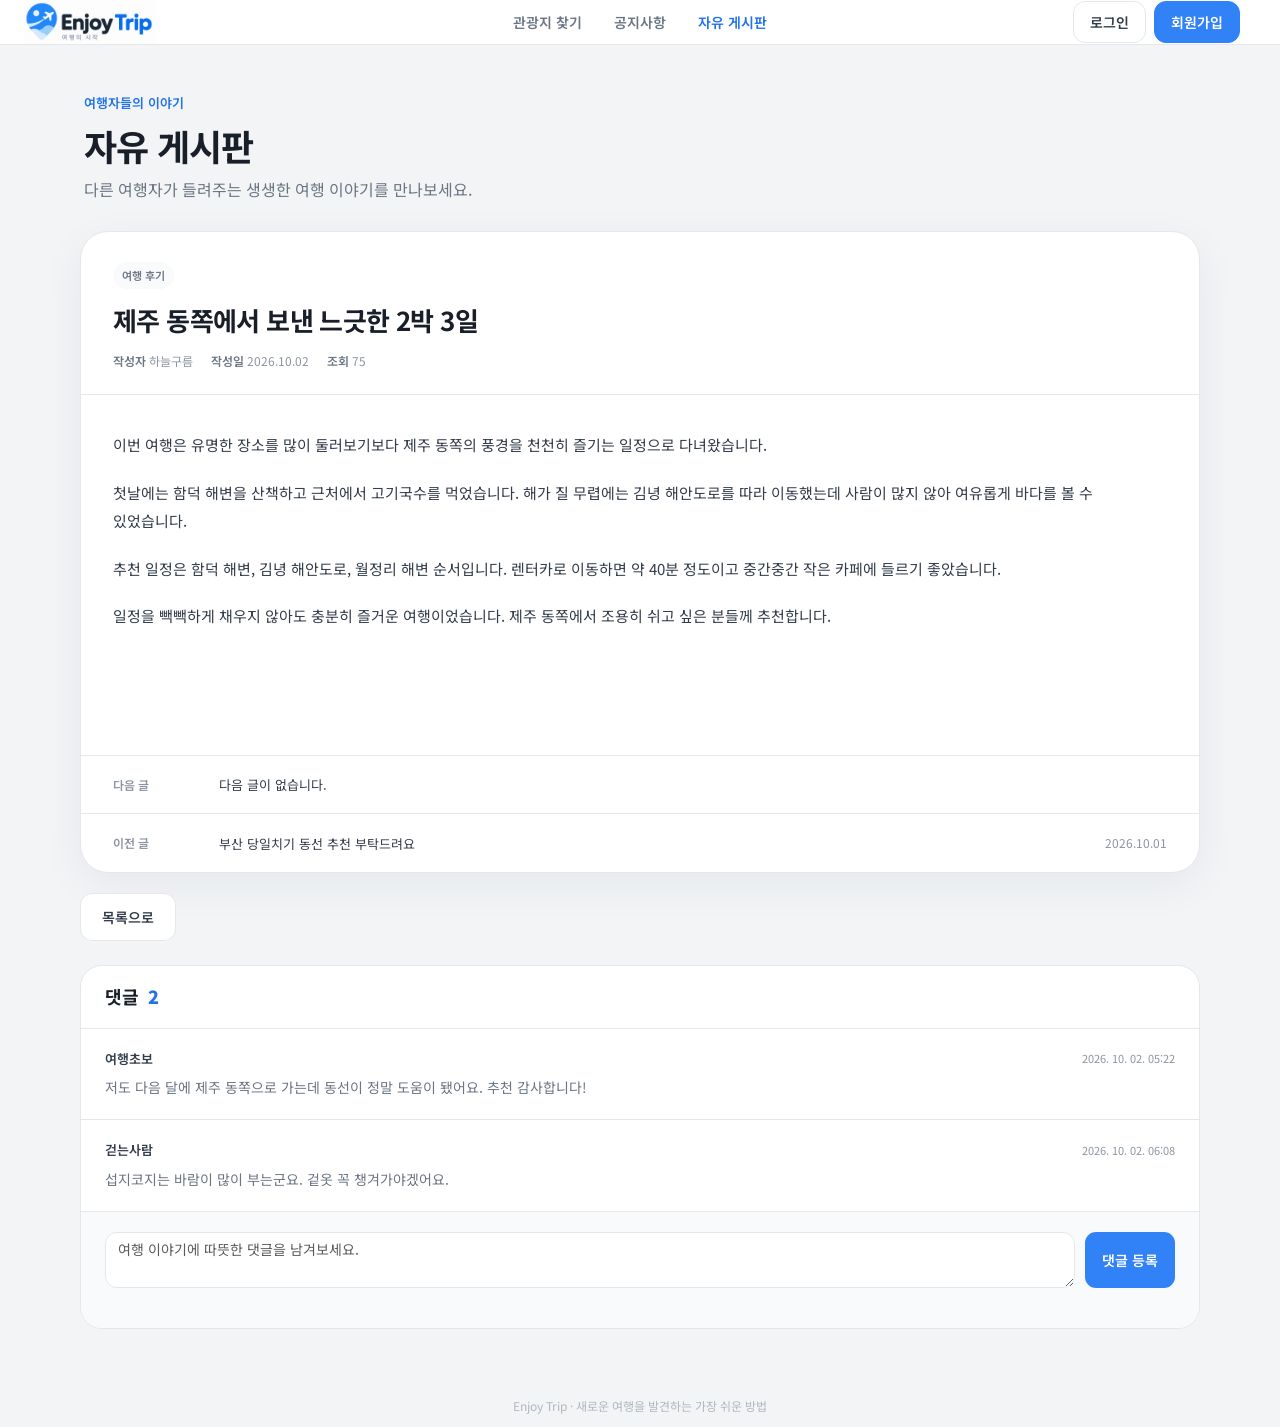
==== Frontend/pages/free-board-detail.html @ d86089e1 "init" ====
<!doctype html>
<html lang="ko">
  <head>
    <meta charset="UTF-8" />
    <meta name="viewport" content="width=device-width, initial-scale=1.0" />
    <meta name="theme-color" content="#3182f6" />
    <meta name="description" content="푸른 하늘 여행 자유 게시판의 여행 이야기 상세 내용입니다." />
    <title>푸른 하늘 여행 · 자유 게시판 상세</title>
    <link rel="preconnect" href="https://fonts.googleapis.com" />
    <link rel="preconnect" href="https://fonts.gstatic.com" crossorigin />
    <link href="https://fonts.googleapis.com/css2?family=Noto+Sans+KR:wght@400;500;600;700&display=swap" rel="stylesheet" />
    <link href="https://cdn.jsdelivr.net/npm/bootstrap@5.3.3/dist/css/bootstrap.min.css" rel="stylesheet" />
    <link rel="stylesheet" href="../css/map.css" />
    <link rel="stylesheet" href="../css/auth-modal.css" />
    <link rel="stylesheet" href="../css/board.css" />
  </head>
  <body class="free-board-page">
    <a class="visually-hidden-focusable skip-link" href="#free-board-detail">게시글 본문으로 바로가기</a>
    <div data-include="./header.html"></div>

    <main class="board-main">
      <section class="board-hero" aria-labelledby="free-board-page-title">
        <div>
          <p class="board-eyebrow">여행자들의 이야기</p>
          <h1 class="board-title" id="free-board-page-title"><a class="board-title-home-link" href="./free-board.html">자유 게시판</a></h1>
          <p class="board-description">다른 여행자가 들려주는 생생한 여행 이야기를 만나보세요.</p>
        </div>
      </section>

      <section class="board-panel board-not-found" id="free-board-not-found" hidden>
        <h2>게시글을 찾을 수 없습니다.</h2>
        <p>삭제되었거나 잘못된 주소로 접근했습니다.</p>
        <a class="board-cancel-button" href="./free-board.html">목록으로</a>
      </section>

      <article class="post-detail-panel" id="free-board-detail">
        <header class="post-detail-header">
          <div class="post-detail-labels"><span class="board-category" id="free-board-detail-category"></span></div>
          <h2 class="post-detail-title" id="free-board-detail-title"></h2>
          <p class="post-meta" id="free-board-detail-meta"></p>
        </header>

        <div class="post-detail-body" id="free-board-detail-body"></div>
        <div class="post-image-gallery" id="free-board-images" hidden></div>
        <nav class="post-detail-navigation" id="free-board-navigation" aria-label="이전 및 다음 게시글"></nav>
      </article>

      <div class="post-detail-actions" id="free-board-detail-actions">
        <a class="board-cancel-button" href="./free-board.html">목록으로</a>
        <div class="post-owner-actions" id="post-owner-actions" hidden>
          <a class="board-cancel-button" id="post-edit-button" href="./free-board-write.html">수정</a>
          <button class="board-cancel-button post-danger-button" id="post-delete-button" type="button">삭제</button>
        </div>
      </div>

      <section class="comment-panel" id="free-board-comments" aria-labelledby="comment-title">
        <header class="comment-header"><h2 id="comment-title">댓글 <strong id="comment-count">0</strong></h2></header>
        <ul class="comment-list" id="comment-list"></ul>
        <form class="comment-form" id="comment-form">
          <label class="visually-hidden" for="comment-content">댓글 내용</label>
          <textarea class="form-control" id="comment-content" name="comment" rows="2" maxlength="500" placeholder="여행 이야기에 따뜻한 댓글을 남겨보세요."></textarea>
          <button class="board-search-button comment-submit-button" type="submit">댓글 등록</button>
        </form>
        <p class="board-form-message comment-message" id="comment-message" role="alert" aria-live="polite"></p>
      </section>
    </main>

    <div data-include="./footer.html"></div>
    <script type="module">
      import { loadIncludes } from "../js/layout.js";
      import { initAuthModals } from "../js/auth/auth-modal.js";
      import { initAuthState } from "../js/auth/auth-state.js";
      import { initAuthForms } from "../js/auth/auth-form.js";
      import { initFreeBoardDetail } from "../js/board/free-board-detail.js";

      await loadIncludes();
      initAuthModals();
      initAuthState();
      initAuthForms();
      initFreeBoardDetail();
    </script>
  </body>
</html>
---- Frontend/css/map.css ----
/* Bootstrap 컴포넌트에 Enjoy Trip의 색상·타이포그래피·간격을 적용합니다. */
:root {
  color-scheme: light;
  --blue: #3182f6;
  --blue-dark: #2272eb;
  --blue-light: #e8f3ff;
  --page-background: #f2f4f6;
  --field-background: #f9fafb;
  --white: #fff;
  --text: #191f28;
  --text-medium: #333d4b;
  --text-secondary: #6b7684;
  --text-muted: #8b95a1;
  --border: #e5e8eb;

  --bs-primary: var(--blue);
  --bs-primary-rgb: 49, 130, 246;
  --bs-body-font-family: "Noto Sans KR", -apple-system, BlinkMacSystemFont, "Apple SD Gothic Neo", "Malgun Gothic", sans-serif;
  --bs-body-font-size: 14px;
  --bs-body-line-height: 1.5;
  --bs-body-color: var(--text);
  --bs-body-bg: var(--page-background);
  --bs-border-color: var(--border);
  --bs-link-color: var(--text);
  --bs-link-hover-color: var(--blue-dark);
}

body { display: flex; flex-direction: column; min-height: 100vh; min-height: 100dvh; -webkit-font-smoothing: antialiased; }
button, a, select { -webkit-tap-highlight-color: transparent; }
a { text-decoration: none; }
p, h1, h2 { margin: 0; }
/* JS의 hidden 토글이 Bootstrap의 d-flex/d-grid 유틸리티보다 우선합니다. */
[hidden] { display: none !important; }

.map-main { min-width: 0; min-height: 0; }
.icon-library { position: absolute; width: 0; height: 0; overflow: hidden; }
.icon { width: 20px; height: 20px; flex: 0 0 auto; fill: none; stroke: currentColor; stroke-width: 1.8; stroke-linecap: round; stroke-linejoin: round; }
.skip-link { position: fixed; top: 12px; left: 12px; z-index: 1050; padding: 12px 16px; border-radius: 12px; background: var(--white); color: var(--blue-dark); }
a:focus-visible, .btn:focus-visible, .btn-close:focus-visible { outline: 3px solid var(--blue); outline-offset: 4px; box-shadow: none; }

.site-header { height: 68px; background: var(--white); }
.header-inner { height: 100%; display: flex; align-items: center; justify-content: space-between; gap: 20px; border-bottom: 1px solid var(--border); }
.brand { display: inline-flex; flex: 0 0 auto; align-items: center; margin-left: 24px; }
.brand-logo-crop { position: relative; display: block; overflow: hidden; width: 132px; height: 44px; }
.brand-logo { position: absolute; width: 160px; max-width: none; height: auto; transform: translate(-15px, -29px); }
.community-nav { display: none; align-items: center; gap: 4px; margin-left: auto; margin-right: 12px; }
.community-nav-link { padding: 9px 14px; color: var(--text-secondary); font-size: 14px; font-weight: 600; white-space: nowrap; transition: color .15s; }
.community-nav-link:hover { color: var(--blue-dark); }
.map-page .nav-map,
.notice-page .nav-notice,
.free-board-page .nav-free-board { color: var(--blue-dark); }
.header-actions { display: flex; align-items: center; justify-content: flex-end; gap: 24px; min-width: 0; }
.page-tag { display: none; width: 143px; padding: 8px 16px; border-radius: 24px; color: var(--blue-dark); background: var(--blue-light); font-size: 13px; font-weight: 600; text-align: center; }
.auth-nav, .auth-guest-actions, .auth-user-menu { display: flex; align-items: center; }
.auth-guest-actions, .auth-user-menu { gap: 8px; }
.auth-nav .btn { display: inline-flex; align-items: center; justify-content: center; min-height: 42px; padding: 9px 16px; border: 1px solid transparent; border-radius: 12px; font-size: 14px; font-weight: 600; line-height: 1.5; white-space: nowrap; transition: background-color .15s, border-color .15s, color .15s, transform .15s; }
.auth-nav :is(.login-link, .logout-link, .my-page-link) { border-color: var(--border); background: var(--white); color: var(--text-medium); }
.auth-nav :is(.login-link, .logout-link, .my-page-link):hover { border-color: #b0b8c1; background: var(--field-background); color: var(--text); }
.my-page .my-page-link { border-color: var(--blue); background: var(--blue-light); color: var(--blue-dark); }
.auth-nav .signup-link { border-color: var(--blue); background: var(--blue); color: var(--white); }
.auth-nav .signup-link:hover { border-color: var(--blue-dark); background: var(--blue-dark); color: var(--white); }
.auth-nav .btn:active { transform: scale(.97); }
.user-greeting { display: flex; align-items: baseline; min-width: 0; margin: 0; color: var(--text-secondary); font-size: 14px; white-space: nowrap; }
.user-greeting strong { display: inline-block; overflow: hidden; max-width: 120px; margin-left: 4px; color: var(--blue-dark); font-weight: 700; text-overflow: ellipsis; vertical-align: bottom; }

.explorer {
  --bs-card-border-color: var(--border);
  --bs-card-bg: var(--white);
  --bs-card-cap-bg: transparent;
  min-height: 0;
  overflow: hidden;
}
.explorer-footer, #search-feedback { flex-shrink: 0; }
.explorer-body { min-height: 0; }

/* 레이아웃과 필드 열 수는 HTML의 Bootstrap row/col 클래스가 담당합니다. */
.filters { min-width: 0; padding: 22px 20px; border-bottom: 1px solid var(--border); }
.filter-group { margin: 0; }
.filter-group legend { float: none; margin-bottom: 14px; color: var(--text-medium); font-size: 15px; font-weight: 600; line-height: 20px; letter-spacing: -.3px; }
.step-number { width: 20px; height: 20px; border-radius: 50%; background: var(--blue-light); color: var(--blue); font-size: 11px; font-weight: 700; }
.region-fields { --bs-gutter-x: 12px; }
.field { min-width: 0; }
.field .form-label { display: block; margin-bottom: 5px; color: var(--text-secondary); font-size: 12px; font-weight: 500; line-height: 18px; }
.field .form-select { min-width: 0; height: 48px; padding-left: 16px; padding-right: 36px; border-radius: 12px; background-color: var(--field-background); background-position: right 14px center; color: var(--text-medium); font-size: 15px; font-weight: 500; text-overflow: ellipsis; cursor: pointer; }
.field .form-select:hover:not(:disabled) { border-color: #b0b8c1; }
.field .form-select:focus { border-color: var(--blue); box-shadow: 0 0 0 1px var(--blue); }
.field .form-select:disabled { background-color: var(--page-background); color: var(--text-muted); cursor: not-allowed; opacity: 1; }
.category-group { margin-top: 24px; }
.category-group legend { margin-bottom: 16px; }
.search-actions { --bs-gutter-x: 12px; --bs-gutter-y: 12px; margin-top: 12px; }
.search-button { --bs-btn-border-width: 0; --bs-btn-font-weight: 600; --bs-btn-disabled-opacity: .5; gap: 10px; transition: background-color .15s, transform .15s, box-shadow .15s; }
.btn-primary {
  --bs-btn-color: var(--white);
  --bs-btn-bg: var(--blue);
  --bs-btn-hover-color: var(--white);
  --bs-btn-hover-bg: var(--blue-dark);
  --bs-btn-active-color: var(--white);
  --bs-btn-active-bg: var(--blue-dark);
  --bs-btn-disabled-color: var(--white);
  --bs-btn-disabled-bg: var(--blue);
  --bs-btn-focus-shadow-rgb: var(--bs-primary-rgb);
  --bs-btn-font-size: 16px;
  --bs-btn-border-radius: 14px;
  min-height: 52px;
}
.btn-secondary {
  --bs-btn-color: var(--blue-dark);
  --bs-btn-bg: var(--blue-light);
  --bs-btn-hover-color: var(--blue-dark);
  --bs-btn-hover-bg: #d9eaff;
  --bs-btn-active-color: var(--blue-dark);
  --bs-btn-active-bg: #d9eaff;
  --bs-btn-disabled-color: var(--blue-dark);
  --bs-btn-disabled-bg: var(--blue-light);
  --bs-btn-focus-shadow-rgb: var(--bs-primary-rgb);
  --bs-btn-font-size: 14px;
  --bs-btn-border-radius: 12px;
  min-height: 44px;
}
.btn-secondary .icon { width: 18px; height: 18px; }
.search-button:active:not(:disabled) { transform: scale(.985); }
#search-feedback { --bs-alert-color: var(--text-medium); --bs-alert-bg: var(--blue-light); --bs-alert-border-color: var(--border); }

.map-region { min-width: 0; min-height: max(400px, 50dvh); background: #f0f2f5; isolation: isolate; }
#map { position: absolute; inset: 0; width: 100%; height: 100%; }
.map-marker-title { width: 240px; max-width: calc(100vw - 32px); padding: 5px; }
.map-result { top: 16px; left: 16px; z-index: 2; gap: 10px; max-width: calc(100% - 88px); min-height: 40px; padding: 10px 12px; border-radius: 12px; background: var(--white); color: var(--text-secondary); font-size: 12px; box-shadow: 0 3px 12px rgb(37 63 98 / 10%); pointer-events: none; }
.status-dot { width: 7px; height: 7px; flex: 0 0 auto; border-radius: 50%; background: var(--blue); }
.map-controls { top: 16px; right: 16px; z-index: 2; gap: 12px; }
.zoom-controls { overflow: hidden; border-radius: 12px; background: var(--white); box-shadow: 0 3px 12px rgb(37 63 98 / 10%); }
.map-control {
  --bs-btn-border-width: 0;
  --bs-btn-border-radius: 12px;
  --bs-btn-bg: var(--white);
  --bs-btn-color: #4e5968;
  --bs-btn-hover-bg: var(--blue-light);
  --bs-btn-hover-color: var(--blue-dark);
  --bs-btn-active-bg: var(--blue-light);
  --bs-btn-active-color: var(--blue-dark);
  width: 40px;
  height: 40px;
  padding: 0;
}
.zoom-controls .map-control + .map-control { border-top: 1px solid var(--page-background); }
.fit-control { box-shadow: 0 3px 12px rgb(37 63 98 / 10%); }
.map-state { inset: 0; z-index: 3; padding: 32px; background: #f0f2f5; color: var(--text-secondary); word-break: keep-all; }
.loading-spinner { --bs-spinner-width: 32px; --bs-spinner-height: 32px; --bs-spinner-border-width: 3px; --bs-spinner-animation-speed: .8s; color: var(--blue); }
.map-state.is-error .loading-spinner { display: none; }

/* Figma Detailed_information: 오른쪽에 떠 있는 상세 모달의 외형입니다. */
.tour-detail-modal.offcanvas-end {
  --bs-offcanvas-width: 291px;
  --bs-offcanvas-bg: var(--white);
  --bs-offcanvas-color: var(--text);
  top: 16px;
  right: 16px;
  bottom: 16px;
  width: min(var(--bs-offcanvas-width), calc(100% - 32px));
  max-height: 922px;
  border: 1px solid var(--border);
  border-radius: 20px;
  box-shadow: 0 8px 32px rgb(25 45 76 / 16%);
  overflow: hidden;
}
.tour-detail-close {
  --bs-btn-border-width: 0;
  --bs-btn-bg: var(--white);
  --bs-btn-hover-bg: var(--blue-light);
  --bs-btn-active-bg: var(--blue-light);
  position: absolute;
  top: 12px;
  right: 12px;
  z-index: 1;
  width: 32px;
  height: 32px;
  padding: 0;
  border-radius: 50%;
}
.tour-detail-content { padding: 0; overscroll-behavior: contain; scrollbar-width: thin; }
.tour-detail-image { display: block; width: 100%; height: 196px; object-fit: cover; background: var(--field-background); }
.tour-detail-image.is-placeholder { object-fit: contain; }
.tour-detail-inner { gap: 20px; padding: 20px; overflow-wrap: anywhere; }
.tour-detail-heading h2 { color: var(--text); font-size: 24px; font-weight: 700; line-height: 34px; }
.tour-detail-heading p { margin-top: 8px; }
.tour-detail-text { color: var(--text-secondary); font-size: 13px; line-height: 22px; white-space: pre-line; }
.tour-detail-divider { margin: 0; border-color: var(--border); opacity: 1; }
.tour-detail-section-title { margin: 0 0 8px; color: var(--text); font-size: 15px; font-weight: 700; line-height: 22px; }
.tour-detail-rows { display: grid; grid-template-columns: 50px minmax(0, 1fr); gap: 16px 12px; }
.tour-detail-rows dt { color: var(--text-secondary); font-size: 12px; font-weight: 500; line-height: 20px; }
.tour-detail-rows dd { margin: 0; color: var(--text-medium); font-size: 13px; line-height: 22px; white-space: pre-line; }
.tour-detail-rows a { color: var(--blue-dark); text-decoration: underline; text-underline-offset: 3px; }
.tour-detail-extra-title { margin: 0 0 6px; color: var(--text-medium); font-size: 13px; font-weight: 600; line-height: 22px; }
.tour-detail-status { padding: 12px; border-radius: 12px; background: var(--field-background); color: var(--text-secondary); font-size: 12px; line-height: 20px; }
.tour-detail-status .spinner-border { color: var(--blue); }
.tour-detail-status .btn { min-height: 36px; font-size: 12px; }
.tour-detail-weather { padding: 16px; border: 1px solid #d9eaff; border-radius: 16px; background: linear-gradient(145deg, #f7fbff, var(--blue-light)); }
#tour-weather-title { font-size: 14px; }
.tour-weather-heading { display: flex; align-items: center; justify-content: space-between; gap: 10px; margin-bottom: 12px; }
.tour-weather-heading .tour-detail-section-title { margin: 0; }
.tour-weather-time { flex: 0 0 auto; color: var(--text-muted); font-size: 10px; }
.tour-weather-status { padding: 10px 0; color: var(--text-secondary); font-size: 12px; line-height: 19px; }
.tour-weather-summary { display: flex; align-items: center; gap: 12px; }
.tour-weather-icon { display: grid; place-items: center; width: 48px; height: 48px; border-radius: 15px; background: var(--white); font-size: 24px; box-shadow: 0 3px 12px rgb(37 63 98 / 8%); }
.tour-weather-summary strong { color: var(--text); font-size: 27px; line-height: 1; }
.tour-weather-summary p { margin-top: 5px; color: var(--text-secondary); font-size: 12px; font-weight: 600; }
.tour-weather-metrics { display: grid; grid-template-columns: 1fr 1fr; gap: 8px; margin: 14px 0 0; }
.tour-weather-metrics > div { min-width: 0; padding: 10px; border-radius: 11px; background: rgb(255 255 255 / 72%); }
.tour-weather-metrics > div:last-child { grid-column: 1 / -1; }
.tour-weather-metrics dt { color: var(--text-muted); font-size: 10px; font-weight: 500; }
.tour-weather-metrics dd { overflow: hidden; margin: 3px 0 0; color: var(--text-medium); font-size: 12px; font-weight: 700; text-overflow: ellipsis; white-space: nowrap; }
.tour-weather-source { margin: 10px 0 0; color: var(--text-muted); font-size: 9px; text-align: right; }
.tour-detail-photos { overflow-x: auto; padding: 4px; margin: -4px; }
.tour-detail-photo { flex: 0 0 72px; padding: 0; border: 2px solid transparent; border-radius: 10px; overflow: hidden; }
.tour-detail-photo[aria-pressed="true"] { border-color: var(--blue); }
.tour-detail-photo img { display: block; width: 68px; height: 56px; object-fit: cover; background: var(--field-background); }
.tour-detail-photo img.is-placeholder { object-fit: contain; }
.tour-detail-credit { color: var(--text-muted); font-size: 11px; line-height: 18px; }
.tour-detail-actions { gap: 12px; padding: 16px 20px 20px; background: var(--white); }
.tour-detail-add-route {
  --bs-btn-border-width: 0;
  --bs-btn-border-radius: 12px;
  --bs-btn-font-size: 14px;
  --bs-btn-font-weight: 700;
  --bs-btn-line-height: 22px;
  gap: 8px;
  height: 48px;
  min-height: 48px;
  padding: 0;
}

.explorer-footer { min-height: 55px; padding: 16px 20px; border-top: 1px solid var(--border); background: var(--white); }
#page-footer .explorer-footer { padding-right: 72px; }
.footer-close { width: 20px; height: 20px; margin: 5px 10px; padding: 12px; border-radius: 8px; }
.footer-close:hover { background-color: var(--blue-light); }
.map-hint { gap: 10px; color: var(--text-secondary); font-size: 12px; word-break: keep-all; }
.map-hint .icon { width: 16px; height: 16px; margin-top: 2px; color: var(--text-muted); }
.resource-links { flex-shrink: 0; font-size: 12px; }
.resource-links a { color: var(--text-muted); }
.resource-links a:hover { color: var(--blue-dark); }
.site-footer { flex-shrink: 0; padding: 12px 16px; color: #b0b8c1; font-size: 11px; text-align: center; }
.noscript-message { margin-top: 20px; color: var(--text-secondary); }

/* Bootstrap의 sm(576), lg(992), xl(1200) 구간과 맞춰 테마 크기만 조정합니다. */
@media (min-width: 576px) {
  .site-header { height: 76px; }
  .header-actions { margin-right: 20px; }
  .brand { gap: 14px; }
  .brand-mark { width: 38px; height: 38px; border-radius: 12px; }
  .brand-name { font-size: 25px; }
  .page-tag { --bs-badge-font-size: 13px; width: 143px; padding: 8px 16px; }
  .explorer-footer { padding-inline: 24px; }
  .filters { padding: 24px; }
  .region-fields { --bs-gutter-x: 16px; }
  .category-group { margin-top: 27px; }
  .map-region { min-height: max(480px, 50dvh); }
  .map-result { top: 24px; left: 24px; max-width: calc(100% - 104px); padding: 10px 16px; font-size: 13px; }
  .map-controls { top: 24px; right: 24px; }
  .map-hint .icon { margin-top: 0; }
  .site-footer { padding-inline: 24px; font-size: 12px; }
}


@media (min-width: 576px) and (max-width: 991.98px) {
  .btn-secondary { --bs-btn-border-radius: 14px; min-height: 52px; }
}

@media (max-width: 767.98px) {
  .site-header { height: auto; }
  .header-inner { flex-wrap: wrap; min-height: 68px; row-gap: 0; }
  .community-nav { order: 3; display: flex; justify-content: center; width: 100%; margin: 0; padding: 5px 0 7px; border-top: 1px solid var(--border); }
  .community-nav-link { padding: 7px 10px; font-size: 12px; }
  .header-actions { margin-right: 0; }
  .user-greeting { display: none; }
}

@media (min-width: 768px) {
  .community-nav { display: flex; }
}

@media (min-width: 992px) {
  /* 데스크톱에서는 헤더·푸터를 제외한 화면을 지도와 검색 패널로 채웁니다. */
  body { height: 100vh; height: 100dvh; }
  .header-actions { margin-right: 40px; }
  .explorer-body { flex-basis: 0; flex-wrap: nowrap; overflow: hidden; }
  .filters { display: flex; flex-direction: column; width: 320px; height: 100%; overflow: hidden; padding-block: 23px 21px; border-bottom: 0; border-right: 1px solid var(--border); }
  .filter-fields { flex: 1 1 auto; min-height: 0; overflow-y: auto; }
  .search-actions, #nearby-help { flex-shrink: 0; }
  .map-region { min-height: 0; }
  .tour-detail-modal.offcanvas-end { top: min(133px, 15dvh); right: 22px; bottom: 24px; }
}

@media (min-width: 1200px) {
  .header-inner { position: relative; }
  .community-nav { position: absolute; left: 50%; margin: 0; transform: translateX(-50%); }
  .page-tag { display: inline-block; }
  .filters { width: 352px; padding-inline: 27px; }
  .explorer-footer { padding-inline: 27px; }

}

@media (max-width: 380px) {
  .page-width { width: calc(100% - 24px); }
  .brand { margin-left: 4px; }
  .brand-logo-crop { width: 118px; height: 40px; }
  .brand-logo { width: 145px; transform: translate(-13px, -26px); }
  .auth-nav .btn { padding-inline: 9px; font-size: 12px; }
  .user-greeting { display: none; }
}

@media (prefers-reduced-motion: reduce) {
  *, *::before, *::after { animation-duration: .01ms !important; transition-duration: .01ms !important; }
}

/* 메뉴를 숨겨도 토글 버튼은 남아 있고, 기존 지도 ResizeObserver가 크기를 갱신합니다. */
.map-page .explorer-body { position: relative; padding-top: 52px; }
.sidebar-panel { flex: 0 0 auto; min-width: 0; }
.sidebar-toggle { position: absolute; top: 8px; left: 16px; z-index: 10; width: auto; min-height: 36px; gap: 4px; padding: 6px 10px; border: 1px solid var(--border); border-radius: 10px; background: var(--white); color: var(--text-secondary); font-size: 12px; font-weight: 600; }
.sidebar-toggle:hover, .sidebar-toggle:focus-visible { border-color: var(--blue); background: var(--blue-light); color: var(--blue-dark); }
.sidebar-toggle .icon { width: 18px; height: 18px; }
.sidebar-toggle[aria-expanded="false"] .icon { transform: rotate(180deg); }

@media (max-width: 991.98px) {
  .sidebar-panel.collapsing { transition: none; }
}

@media (min-width: 992px) {
  .map-page .explorer-body { --sidebar-width: 320px; padding-top: 0; }
  .sidebar-panel { width: var(--sidebar-width); height: 100%; }
  .sidebar-panel.collapse-horizontal.collapsing { height: 100%; }
  .sidebar-panel > .filters { width: var(--sidebar-width); }
  .sidebar-toggle { top: 88px; left: var(--sidebar-width); width: 32px; height: 56px; padding: 0; border-radius: 0 12px 12px 0; box-shadow: 3px 2px 8px rgb(25 31 40 / 8%); transition: left .35s ease; }
  .is-sidebar-collapsed .sidebar-toggle { left: 0; }
  .sidebar-toggle-label { display: none; }
}

@media (min-width: 1200px) {
  .map-page .explorer-body { --sidebar-width: 352px; }
}

/* 사이드바 세로 탭 스타일 */
.filters .sidebar-tabs {
  width: 64px;
  background-color: #f8f9fa;
  border-right: 1px solid var(--border, #e5e8eb);
  flex-shrink: 0;
}

.filters .sidebar-tabs .nav-link {
  color: var(--text-secondary, #6b7684);
  font-size: 12px;
  font-weight: 500;
  transition: all 0.2s ease;
  border-left: 3px solid transparent !important;
}

.filters .sidebar-tabs .nav-link:hover {
  color: var(--blue, #3182f6);
  background-color: #e8f3ff;
}

.filters .sidebar-tabs .nav-link.active {
  color: var(--blue, #3182f6);
  background-color: #ffffff;
  border-left-color: var(--blue, #3182f6) !important;
  font-weight: 700;
}

.filters .sidebar-tabs .tab-label {
  line-height: 1.2;
}

/* 탭 내부 스크롤 처리 */
.filters .tab-content {
  min-width: 0;
  overflow-y: auto;
  max-height: 100%;
}

.plan-create-card { border: 1px dashed var(--blue); border-radius: 16px; background: var(--blue-light); color: var(--blue-dark); font-size: 14px; }
.plan-create-card:hover, .plan-create-card:focus-visible { border-color: var(--blue-dark); background: #d9eaff; color: var(--blue-dark); }
.plan-create-icon { width: 36px; height: 36px; border-radius: 50%; background: var(--white); }
.plan-card-title { min-width: 0; }
.plan-create-form .form-control { min-width: 0; min-height: 48px; border-radius: 12px; background-color: var(--field-background); color: var(--text-medium); font-size: 14px; }
.plan-create-form .form-control:focus { border-color: var(--blue); background-color: var(--white); box-shadow: 0 0 0 1px var(--blue); }
.tour-plan-picker .form-select { min-height: 40px; border-radius: 10px; background-color: var(--field-background); font-size: 13px; }
.tour-plan-picker .btn { min-height: 40px; --bs-btn-border-radius: 10px; --bs-btn-font-size: 13px; }

/* Figma 02 · 검색 결과 목록 */
.filters .sidebar-tabs .nav-link { min-height: 76px; }
#tab-results-btn .tab-label { white-space: nowrap; font-weight: 500; }
.search-results-tab-icon { flex: 0 0 auto; }
#tab-results-btn:not(.active) .search-results-tab-icon { filter: grayscale(1); opacity: .7; }
.search-results-panel { gap: 16px; }
.search-results-title { color: var(--text); font-size: 20px; font-weight: 700; line-height: 34px; }
.search-results-summary { color: var(--text-secondary); font-size: 13px; line-height: 20px; }
.search-results-filters { max-width: 100%; padding: 8px; border-radius: 8px; background: var(--blue-light); color: var(--blue); font-size: 12px; font-weight: 500; line-height: 20px; overflow-wrap: anywhere; }
.search-results-divider { margin: 0; border-color: var(--border); opacity: 1; }
.search-results-sort { margin-bottom: -8px; }
.search-results-sort .btn { flex-basis: 0; min-width: 0; min-height: 32px; padding: 6px 0; border: 0; border-radius: 12px; color: var(--text-secondary); font-size: 12px; font-weight: 500; line-height: 20px; }
.search-results-sort .btn:hover, .search-results-sort .btn[aria-pressed="true"] { background: var(--blue-light); color: var(--blue); }
.search-results-sort .btn[aria-pressed="true"] { font-weight: 700; }
.search-results-list { border-radius: 0; }
.search-result-item { position: relative; height: 72px; padding: 12px; border: 0; border-radius: 0; background: var(--white); color: var(--text); }
.search-result-item::after { position: absolute; right: 12px; bottom: 0; left: 12px; height: 1px; background: var(--border); content: ""; }
.search-result-item:hover { background: var(--field-background); }
.search-result-item.is-selected, .search-result-item:active { background: var(--blue-light); }
.search-result-item.is-selected .search-result-name { color: var(--blue); }
.search-result-item:focus-visible { z-index: 1; outline-offset: -3px; }
.search-result-text { min-width: 0; gap: 4px; }
.search-result-name { color: var(--text); font-size: 14px; font-weight: 700; line-height: 22px; }
.search-result-address { color: var(--text-secondary); font-size: 12px; font-weight: 400; line-height: 20px; }
.search-results-hint { color: var(--text-muted); font-size: 12px; line-height: 20px; }
.search-results-empty { padding: 20px 12px; border-radius: 12px; background: var(--field-background); color: var(--text-secondary); font-size: 13px; line-height: 22px; word-break: keep-all; overflow-wrap: anywhere; }
@media (max-width: 991.98px) {
  .search-results-list { max-height: min(360px, 45dvh); overflow-y: auto; overscroll-behavior: contain; }
}

/* 여행 경로: 피그마 08 화면의 방문 목록과 순서 변경 상태 */
#plan-depth-detail { display: flex; flex-direction: column; gap: 16px; }
.plan-detail-heading { gap: 16px; min-width: 0; }
.plan-back { min-height: 32px; padding: 3px 10px; border-color: var(--border); border-radius: 12px; color: var(--text-secondary); font-size: 16px; font-weight: 700; }
.plan-detail-title { color: var(--text); font-size: 17px; font-weight: 700; line-height: 34px; }
.plan-detail-meta { color: var(--text-secondary); font-size: 12px; line-height: 20px; }
.plan-route-info { gap: 6px; padding: 12px; border: 1px solid var(--border); border-radius: 8px; background: var(--field-background); }
.plan-route-label { color: var(--text-secondary); font-size: 12px; font-weight: 700; line-height: 20px; }
.plan-route-badge { padding: 8px; border-radius: 8px; background: var(--blue-light); color: var(--blue); font-size: 12px; font-weight: 500; line-height: 20px; }
.plan-visits-title { margin: 0; color: var(--text-secondary); font-size: 13px; font-weight: 700; line-height: 20px; }
.plan-optimize-button { min-height: 44px; margin-bottom: -8px; padding: 11px 8px; border: 0; border-radius: 12px; background: var(--blue-light); color: var(--blue); font-size: 14px; font-weight: 700; line-height: 22px; }
.plan-optimize-button:hover, .plan-optimize-button:focus-visible { background: var(--blue-light); color: var(--blue-dark); }
#detail-place-list { position: relative; }
.itinerary-place { position: relative; min-height: 56px; padding: 11px; border: 1px solid var(--border); border-radius: 12px; background: var(--white); gap: 8px; }
.itinerary-drag { display: inline-flex; align-items: center; justify-content: center; flex: 0 0 24px; width: 24px; height: 32px; padding: 0; border: 0; border-radius: 6px; cursor: grab; touch-action: none; user-select: none; }
.itinerary-grip-slot { display: inline-flex; align-items: center; justify-content: center; width: 16px; height: 20px; }
.itinerary-drag:disabled { cursor: default; opacity: .35; }
.itinerary-number { display: inline-flex; align-items: center; justify-content: center; flex: 0 0 24px; height: 24px; border-radius: 12px; background: var(--blue); color: var(--white); font-size: 11px; font-weight: 700; line-height: 20px; }
.itinerary-place-text { min-width: 0; }
.itinerary-place-name { font-size: 13px; font-weight: 700; line-height: 20px; color: var(--text); }
.itinerary-visit-time { font-size: 11px; color: var(--text-secondary); }
.itinerary-lock { flex: 0 0 24px; width: 24px; height: 32px; padding: 0; border: 0; color: var(--text-muted); }
.itinerary-lock .icon { width: 16px; height: 16px; }
.itinerary-lock[aria-pressed="true"] { border-radius: 6px; background: var(--blue-light); color: var(--blue); }
.itinerary-delete { padding: 6px 0; border: 0; color: var(--text-secondary); font-size: 11px; line-height: 20px; }
.itinerary-delete:hover { color: var(--bs-danger); }
.itinerary-place.is-dragging { z-index: 5; border-color: var(--blue); background: var(--blue-light); box-shadow: 0 6px 18px rgb(49 130 246 / 18%); opacity: .85; pointer-events: none; }
.itinerary-place.is-dragging .itinerary-drag { cursor: grabbing; }
.itinerary-drop-indicator { position: absolute; right: 0; left: 0; z-index: 6; height: 2px; background: var(--blue); pointer-events: none; }
.itinerary-drop-indicator.is-blocked { background: var(--bs-danger); }
---- Frontend/css/auth-modal.css ----
.auth-modal {
  width: min(480px, calc(100% - 32px));
  max-width: none;
  max-height: calc(100dvh - 40px);
  margin: auto;
  padding: 0;
  overflow: auto;
  border: 0;
  border-radius: 24px;
  background: var(--white);
  color: var(--text);
  box-shadow: 0 24px 80px rgb(25 45 76 / 20%);
}

.auth-modal::backdrop {
  background: rgb(25 31 40 / 55%);
  backdrop-filter: blur(3px);
}

.auth-modal[open] {
  animation: auth-modal-enter .18s ease-out;
}

.auth-modal-shell {
  padding: 32px;
}

.auth-modal-header {
  display: flex;
  align-items: flex-start;
  justify-content: space-between;
  gap: 24px;
}

.auth-modal-eyebrow {
  margin: 0 0 5px;
  color: var(--blue-dark);
  font-size: 13px;
  font-weight: 600;
}

.auth-modal-header h2 {
  margin: 0;
  font-size: 28px;
  font-weight: 700;
  line-height: 1.35;
  letter-spacing: -.7px;
}

.auth-modal-close {
  display: grid;
  flex: 0 0 auto;
  place-items: center;
  width: 40px;
  height: 40px;
  padding: 0;
  border: 0;
  border-radius: 12px;
  background: var(--field-background);
  color: var(--text-secondary);
  font-size: 27px;
  font-weight: 300;
  line-height: 1;
}

.auth-modal-close:hover {
  background: var(--blue-light);
  color: var(--blue-dark);
}

.auth-modal-description {
  margin: 12px 0 26px;
  color: var(--text-secondary);
  font-size: 14px;
  word-break: keep-all;
}

.auth-form {
  display: grid;
  gap: 18px;
}

.auth-field {
  display: grid;
  gap: 7px;
}

.auth-field > label,
.auth-field-heading label {
  color: var(--text-medium);
  font-size: 13px;
  font-weight: 600;
}

.auth-field-heading {
  display: flex;
  align-items: center;
  justify-content: space-between;
  gap: 16px;
}

.auth-modal .form-control {
  min-height: 50px;
  padding: 12px 15px;
  border-color: var(--border);
  border-radius: 12px;
  background: var(--field-background);
  color: var(--text);
  font-size: 14px;
}

.auth-modal .form-control::placeholder {
  color: var(--text-muted);
}

.auth-modal .form-control:hover {
  border-color: #b0b8c1;
}

.auth-modal .form-control:focus {
  border-color: var(--blue);
  background: var(--white);
  box-shadow: 0 0 0 3px rgb(49 130 246 / 14%);
}

.auth-text-link,
.auth-switch button {
  color: var(--blue-dark);
  font-size: 12px;
  font-weight: 600;
}

.auth-text-link:hover,
.auth-switch button:hover {
  color: var(--blue);
  text-decoration: underline;
}

.auth-inline-button {
  padding: 0;
  border: 0;
  background: transparent;
}

.auth-check {
  display: flex;
  align-items: flex-start;
  gap: 9px;
  color: var(--text-secondary);
  font-size: 13px;
  cursor: pointer;
}

.auth-check .form-check-input {
  flex: 0 0 auto;
  width: 18px;
  height: 18px;
  margin: 1px 0 0;
  border-color: #b0b8c1;
}

.auth-check .form-check-input:checked {
  border-color: var(--blue);
  background-color: var(--blue);
}

.auth-check .form-check-input:focus {
  border-color: var(--blue);
  box-shadow: 0 0 0 3px rgb(49 130 246 / 14%);
}

.auth-terms {
  line-height: 1.55;
}

.auth-field-error {
  min-height: 0;
  margin: 0;
  color: #e42939;
  font-size: 12px;
}

.auth-field-error:empty {
  display: none;
}

.auth-form-success {
  margin: -12px 0 20px;
  padding: 10px 12px;
  border-radius: 10px;
  background: #e8f8ef;
  color: #16804b;
  font-size: 12px;
  font-weight: 600;
}

.auth-form-success:empty {
  display: none;
}

.auth-primary-button {
  width: 100%;
  min-height: 52px;
  margin-top: 2px;
  border: 0;
  border-radius: 14px;
  background: var(--blue);
  color: var(--white);
  font-size: 15px;
  font-weight: 600;
}

.auth-primary-button:hover,
.auth-primary-button:focus-visible {
  background: var(--blue-dark);
  color: var(--white);
}

.auth-primary-button:active {
  transform: scale(.985);
}

.auth-switch {
  margin: 22px 0 0;
  color: var(--text-secondary);
  font-size: 13px;
  text-align: center;
}

.auth-switch button {
  padding: 0;
  border: 0;
  background: transparent;
}

body:has(.auth-modal[open]) {
  overflow: hidden;
}

@keyframes auth-modal-enter {
  from { opacity: 0; transform: translateY(10px) scale(.98); }
  to { opacity: 1; transform: translateY(0) scale(1); }
}

@media (max-width: 540px) {
  .auth-modal {
    width: calc(100% - 24px);
    max-height: calc(100dvh - 24px);
    border-radius: 20px;
  }

  .auth-modal-shell {
    padding: 24px 20px;
  }

  .auth-modal-header h2 {
    font-size: 24px;
  }

  .auth-modal-description {
    margin-bottom: 22px;
  }

  .auth-form {
    gap: 16px;
  }
}

@media (prefers-reduced-motion: reduce) {
  .auth-modal[open] { animation: none; }
}
---- Frontend/css/board.css ----
.board-main {
  flex: 1 0 auto;
  width: min(1120px, calc(100% - 80px));
  margin-inline: auto;
  padding: 48px 0 56px;
}

.board-hero {
  display: flex;
  align-items: flex-end;
  justify-content: space-between;
  gap: 32px;
  padding: 0 4px 30px;
}

.board-eyebrow { margin: 0 0 8px; color: var(--blue-dark); font-size: 13px; font-weight: 600; }
.board-title { margin: 0; color: var(--text); font-size: 36px; font-weight: 700; line-height: 1.35; letter-spacing: -1.1px; }
.board-title-home-link { color: inherit; text-decoration: none; }
.board-title-home-link:hover { color: var(--blue-dark); }
.board-title-home-link:focus-visible { border-radius: 6px; outline: 3px solid rgb(49 130 246 / 24%); outline-offset: 4px; }
.board-description { margin: 8px 0 0; color: var(--text-secondary); font-size: 16px; word-break: keep-all; }

.board-panel {
  overflow: hidden;
  border: 1px solid var(--border);
  border-radius: 28px;
  background: var(--white);
  box-shadow: 0 12px 44px rgb(25 45 76 / 5.5%);
}

.board-toolbar {
  display: flex;
  align-items: center;
  justify-content: space-between;
  gap: 24px;
  padding: 22px 26px;
  border-bottom: 1px solid var(--border);
}

.board-count { flex: 0 0 auto; margin: 0; color: var(--text-secondary); font-size: 14px; }
.board-count strong { color: var(--blue-dark); font-weight: 700; }

.board-search {
  display: grid;
  grid-template-columns: 112px minmax(180px, 280px) auto;
  align-items: center;
  gap: 8px;
}

.board-search .form-select,
.board-search .form-control {
  min-height: 44px;
  border-color: var(--border);
  border-radius: 11px;
  background-color: var(--field-background);
  color: var(--text-medium);
  font-size: 14px;
}

.board-search .form-select:focus,
.board-search .form-control:focus {
  border-color: var(--blue);
  background-color: var(--white);
  box-shadow: 0 0 0 3px rgb(49 130 246 / 14%);
}

.board-search-button,
.board-write-button {
  display: inline-flex;
  align-items: center;
  justify-content: center;
  min-height: 44px;
  padding: 10px 17px;
  border: 0;
  border-radius: 11px;
  background: var(--blue);
  color: var(--white);
  font-size: 14px;
  font-weight: 600;
  white-space: nowrap;
  transition: background-color .15s, transform .15s;
}

.board-search-button:hover,
.board-write-button:hover { background: var(--blue-dark); color: var(--white); }
.board-search-button:active,
.board-write-button:active { transform: scale(.985); }

.board-table-wrap { overflow-x: auto; }
.board-table { width: 100%; min-width: 720px; margin: 0; border-collapse: collapse; table-layout: fixed; }

.board-table th {
  padding: 14px 16px;
  border-bottom: 1px solid var(--border);
  background: var(--field-background);
  color: var(--text-secondary);
  font-size: 12px;
  font-weight: 600;
  text-align: center;
}

.board-table td {
  height: 64px;
  padding: 14px 16px;
  border-bottom: 1px solid var(--border);
  color: var(--text-secondary);
  font-size: 13px;
  text-align: center;
  vertical-align: middle;
}

.board-table tbody tr:last-child td { border-bottom: 0; }
.board-table tbody tr { transition: background-color .15s; }
.board-table tbody tr:hover { background: var(--field-background); }

.board-table .board-title-cell {
  overflow: hidden;
  color: var(--text);
  font-size: 14px;
  font-weight: 500;
  text-align: left;
  text-overflow: ellipsis;
  white-space: nowrap;
}

.board-title-link:hover { color: var(--blue-dark); }
.notice-row-pinned { background: var(--field-background); }

.notice-badge,
.board-category {
  display: inline-flex;
  align-items: center;
  justify-content: center;
  min-width: 50px;
  padding: 5px 9px;
  border-radius: 999px;
  background: var(--blue-light);
  color: var(--blue-dark);
  font-size: 11px;
  font-weight: 700;
}

.board-category { min-width: 58px; background: var(--field-background); color: var(--text-secondary); font-weight: 600; }
.comment-count { margin-left: 5px; color: var(--blue-dark); font-size: 12px; font-weight: 600; }

.board-footer {
  display: flex;
  align-items: center;
  justify-content: center;
  min-height: 78px;
  padding: 16px 24px;
  border-top: 1px solid var(--border);
}

.board-pagination { display: flex; align-items: center; gap: 6px; margin: 0; padding: 0; list-style: none; }

.board-page-link {
  display: grid;
  place-items: center;
  min-width: 36px;
  height: 36px;
  padding: 0 9px;
  border: 0;
  border-radius: 10px;
  background: transparent;
  color: var(--text-secondary);
  font-family: inherit;
  font-size: 13px;
  font-weight: 600;
  cursor: pointer;
}

.board-page-link:hover { background: var(--blue-light); color: var(--blue-dark); }
.board-page-link[aria-current="page"] { background: var(--blue); color: var(--white); }
.board-page-link.is-disabled { color: var(--text-muted); pointer-events: none; opacity: .55; }

.board-empty {
  height: 180px !important;
  color: var(--text-muted) !important;
  text-align: center !important;
}

.board-write-panel {
  padding: 32px;
}

.board-write-form {
  display: grid;
  gap: 24px;
}

.board-write-grid {
  display: grid;
  grid-template-columns: 180px minmax(0, 1fr);
  gap: 16px;
}

.board-form-field {
  display: grid;
  gap: 8px;
}

.board-form-field .form-label {
  margin: 0;
  color: var(--text-medium);
  font-size: 14px;
  font-weight: 600;
}

.board-form-required {
  margin-left: 3px;
  color: var(--blue-dark);
}

.board-form-field .form-control,
.board-form-field .form-select {
  min-height: 50px;
  border-color: var(--border);
  border-radius: 12px;
  background-color: var(--field-background);
  color: var(--text);
  font-size: 14px;
}

.board-form-field .form-control {
  padding: 12px 15px;
}

.board-form-field .form-control:focus,
.board-form-field .form-select:focus {
  border-color: var(--blue);
  background-color: var(--white);
  box-shadow: 0 0 0 3px rgb(49 130 246 / 14%);
}

.board-form-field textarea.form-control {
  min-height: 320px;
  resize: vertical;
  line-height: 1.7;
}

.board-form-help {
  display: flex;
  justify-content: space-between;
  gap: 16px;
  margin: 0;
  color: var(--text-muted);
  font-size: 12px;
}

.board-file-input::file-selector-button {
  margin: -12px 14px -12px -15px;
  padding: 14px 16px;
  border: 0;
  border-right: 1px solid var(--border);
  background: var(--blue-light);
  color: var(--blue-dark);
  font: inherit;
  font-weight: 600;
  cursor: pointer;
}

.board-guidelines {
  padding: 16px 18px;
  border-radius: 14px;
  background: var(--blue-light);
  color: var(--text-secondary);
  font-size: 13px;
  word-break: keep-all;
}

.board-guidelines strong {
  display: block;
  margin-bottom: 4px;
  color: var(--blue-dark);
  font-weight: 700;
}

.board-form-message {
  min-height: 20px;
  margin: -8px 0 0;
  color: #e42939;
  font-size: 13px;
  font-weight: 500;
}

.board-form-message.is-success {
  color: var(--blue-dark);
}

.board-write-actions {
  display: flex;
  justify-content: flex-end;
  gap: 10px;
  padding-top: 4px;
}

.board-cancel-button {
  display: inline-flex;
  align-items: center;
  justify-content: center;
  min-width: 96px;
  min-height: 48px;
  padding: 11px 18px;
  border: 1px solid var(--border);
  border-radius: 12px;
  background: var(--white);
  color: var(--text-medium);
  font-size: 14px;
  font-weight: 600;
  transition: background-color .15s, border-color .15s;
}

.board-cancel-button:hover {
  border-color: #b0b8c1;
  background: var(--field-background);
  color: var(--text);
}

.board-submit-button {
  min-width: 120px;
  min-height: 48px;
  border-radius: 12px;
}

.post-detail-panel {
  overflow: hidden;
  border: 1px solid var(--border);
  border-radius: 28px;
  background: var(--white);
  box-shadow: 0 12px 44px rgb(25 45 76 / 5.5%);
}

.post-detail-header {
  padding: 30px 32px 24px;
  border-bottom: 1px solid var(--border);
}

.post-detail-labels {
  display: flex;
  align-items: center;
  gap: 8px;
  margin-bottom: 12px;
}

.post-detail-title {
  margin: 0;
  color: var(--text);
  font-size: 26px;
  font-weight: 700;
  line-height: 1.45;
  letter-spacing: -.6px;
  word-break: keep-all;
}

.post-meta {
  display: flex;
  flex-wrap: wrap;
  align-items: center;
  gap: 8px 18px;
  margin: 14px 0 0;
  color: var(--text-muted);
  font-size: 12px;
}

.post-meta strong {
  color: var(--text-secondary);
  font-weight: 600;
}

.post-detail-body {
  min-height: 360px;
  padding: 36px 32px 48px;
  color: var(--text-medium);
  font-size: 15px;
  line-height: 1.85;
  word-break: keep-all;
}

.post-detail-body p {
  margin: 0 0 20px;
}

.post-detail-body p:last-child {
  margin-bottom: 0;
}

.post-image-gallery {
  display: grid;
  grid-template-columns: repeat(3, minmax(0, 1fr));
  gap: 12px;
  padding: 0 32px 36px;
}

.post-image-gallery[hidden],
.post-owner-actions[hidden],
.post-detail-actions[hidden],
.comment-panel[hidden],
.board-not-found[hidden],
.notice-badge[hidden] {
  display: none !important;
}

.post-image-link {
  overflow: hidden;
  aspect-ratio: 4 / 3;
  border-radius: 14px;
  background: var(--field-background);
}

.post-image-link img {
  width: 100%;
  height: 100%;
  object-fit: cover;
  transition: transform .2s ease;
}

.post-image-link:hover img {
  transform: scale(1.025);
}

.post-detail-callout {
  margin: 28px 0;
  padding: 18px 20px;
  border-left: 4px solid var(--blue);
  border-radius: 0 12px 12px 0;
  background: var(--blue-light);
  color: var(--text-secondary);
}

.post-attachment {
  display: flex;
  align-items: center;
  justify-content: space-between;
  gap: 16px;
  padding: 16px 32px;
  border-top: 1px solid var(--border);
  background: var(--field-background);
  color: var(--text-secondary);
  font-size: 13px;
}

.post-attachment a {
  color: var(--blue-dark);
  font-weight: 600;
}

.post-detail-navigation {
  border-top: 1px solid var(--border);
}

.post-navigation-row {
  display: grid;
  grid-template-columns: 90px minmax(0, 1fr) 120px;
  align-items: center;
  gap: 16px;
  min-height: 58px;
  padding: 12px 32px;
  border-bottom: 1px solid var(--border);
  color: var(--text-secondary);
  font-size: 13px;
}

.post-navigation-row:last-child {
  border-bottom: 0;
}

.post-navigation-label {
  color: var(--text-muted);
  font-size: 12px;
  font-weight: 600;
}

.post-navigation-title {
  overflow: hidden;
  color: var(--text-medium);
  text-overflow: ellipsis;
  white-space: nowrap;
}

.post-navigation-title:hover {
  color: var(--blue-dark);
}

.post-navigation-date {
  color: var(--text-muted);
  font-size: 12px;
  text-align: right;
}

.post-detail-actions {
  display: flex;
  align-items: center;
  justify-content: space-between;
  gap: 12px;
  margin-top: 20px;
}

.post-owner-actions {
  display: flex;
  gap: 8px;
}

.post-danger-button {
  color: #e42939;
}

.board-not-found {
  padding: 64px 24px;
  text-align: center;
}

.board-not-found h2 {
  margin: 0 0 8px;
  color: var(--text);
  font-size: 22px;
  font-weight: 700;
}

.board-not-found p {
  margin: 0 0 24px;
  color: var(--text-secondary);
  font-size: 14px;
}

.comment-panel {
  margin-top: 24px;
  overflow: hidden;
  border: 1px solid var(--border);
  border-radius: 22px;
  background: var(--white);
}

.comment-header {
  padding: 20px 24px;
  border-bottom: 1px solid var(--border);
}

.comment-header h2 {
  margin: 0;
  color: var(--text);
  font-size: 18px;
  font-weight: 700;
}

.comment-header strong {
  margin-left: 4px;
  color: var(--blue-dark);
}

.comment-list {
  margin: 0;
  padding: 0;
  list-style: none;
}

.comment-item {
  padding: 20px 24px;
  border-bottom: 1px solid var(--border);
}

.comment-author {
  display: flex;
  align-items: center;
  gap: 10px;
  margin-bottom: 8px;
  color: var(--text-medium);
  font-size: 13px;
  font-weight: 600;
}

.comment-author > span:first-child {
  margin-right: auto;
}

.comment-date {
  color: var(--text-muted);
  font-size: 11px;
  font-weight: 400;
}

.comment-content {
  margin: 0;
  color: var(--text-secondary);
  font-size: 14px;
  line-height: 1.65;
  word-break: keep-all;
}

.comment-empty {
  padding: 36px 24px;
  border-bottom: 1px solid var(--border);
  color: var(--text-muted);
  font-size: 13px;
  text-align: center;
}

.comment-delete-button {
  padding: 4px 7px;
  border: 0;
  border-radius: 7px;
  background: transparent;
  color: var(--text-muted);
  font-family: inherit;
  font-size: 11px;
}

.comment-delete-button:hover {
  background: #fff0f1;
  color: #e42939;
}

.comment-form {
  display: grid;
  grid-template-columns: minmax(0, 1fr) auto;
  gap: 10px;
  padding: 20px 24px;
  background: var(--field-background);
}

.comment-form .form-control {
  min-height: 48px;
  border-color: var(--border);
  border-radius: 12px;
  background: var(--white);
  font-size: 14px;
  resize: vertical;
}

.comment-form .form-control:focus {
  border-color: var(--blue);
  box-shadow: 0 0 0 3px rgb(49 130 246 / 14%);
}

.comment-submit-button {
  align-self: stretch;
  min-width: 90px;
}

.comment-message {
  margin: 0;
  padding: 0 24px 16px;
  background: var(--field-background);
}

@media (max-width: 991.98px) {
  .board-main { width: calc(100% - 48px); padding-top: 40px; }
  .board-hero { align-items: flex-start; }
  .board-search { grid-template-columns: 104px minmax(160px, 1fr) auto; }
}

@media (max-width: 767.98px) {
  .board-main { width: calc(100% - 32px); padding: 32px 0 40px; }
  .board-hero { flex-direction: column; gap: 20px; padding: 0 0 24px; }
  .board-title { font-size: 29px; letter-spacing: -.9px; }
  .board-description { font-size: 14px; }
  .board-write-button { width: 100%; }
  .board-panel { border-radius: 22px; }
  .board-toolbar { flex-direction: column; align-items: stretch; gap: 14px; padding: 18px; }
  .board-search { grid-template-columns: 96px minmax(0, 1fr) auto; }
  .board-table { min-width: 650px; }
  .board-write-panel { padding: 24px 20px; }
  .board-write-grid { grid-template-columns: 1fr; }
  .board-form-field textarea.form-control { min-height: 280px; }
  .post-detail-panel { border-radius: 22px; }
  .post-detail-header { padding: 24px 20px 20px; }
  .post-detail-title { font-size: 22px; }
  .post-detail-body { min-height: 300px; padding: 28px 20px 36px; font-size: 14px; }
  .post-image-gallery { grid-template-columns: repeat(2, minmax(0, 1fr)); padding: 0 20px 28px; }
  .post-attachment { align-items: flex-start; padding: 14px 20px; }
  .post-navigation-row { grid-template-columns: 68px minmax(0, 1fr); padding-inline: 20px; }
  .post-navigation-date { display: none; }
  .comment-panel { border-radius: 18px; }
}

@media (max-width: 540px) {
  .board-search { grid-template-columns: 92px minmax(0, 1fr); }
  .board-search-button { grid-column: 1 / -1; width: 100%; }
  .board-footer { min-height: 70px; padding-inline: 12px; }
  .board-page-link { min-width: 32px; height: 32px; padding-inline: 7px; font-size: 12px; }
  .board-write-actions { display: grid; grid-template-columns: 1fr 1fr; }
  .board-cancel-button,
  .board-submit-button { width: 100%; min-width: 0; }
  .post-detail-actions { align-items: stretch; flex-direction: column; }
  .post-owner-actions { display: grid; grid-template-columns: 1fr 1fr; }
  .post-detail-actions .board-cancel-button,
  .post-owner-actions .board-cancel-button { width: 100%; }
  .comment-form { grid-template-columns: 1fr; padding: 16px; }
  .comment-submit-button { min-height: 44px; }
  .post-image-gallery { grid-template-columns: 1fr; }
}

@media (prefers-reduced-motion: reduce) {
  .board-search-button,
  .board-write-button,
  .board-table tbody tr,
  .board-page-link { transition: none; }
  .post-image-link img { transition: none; }
}
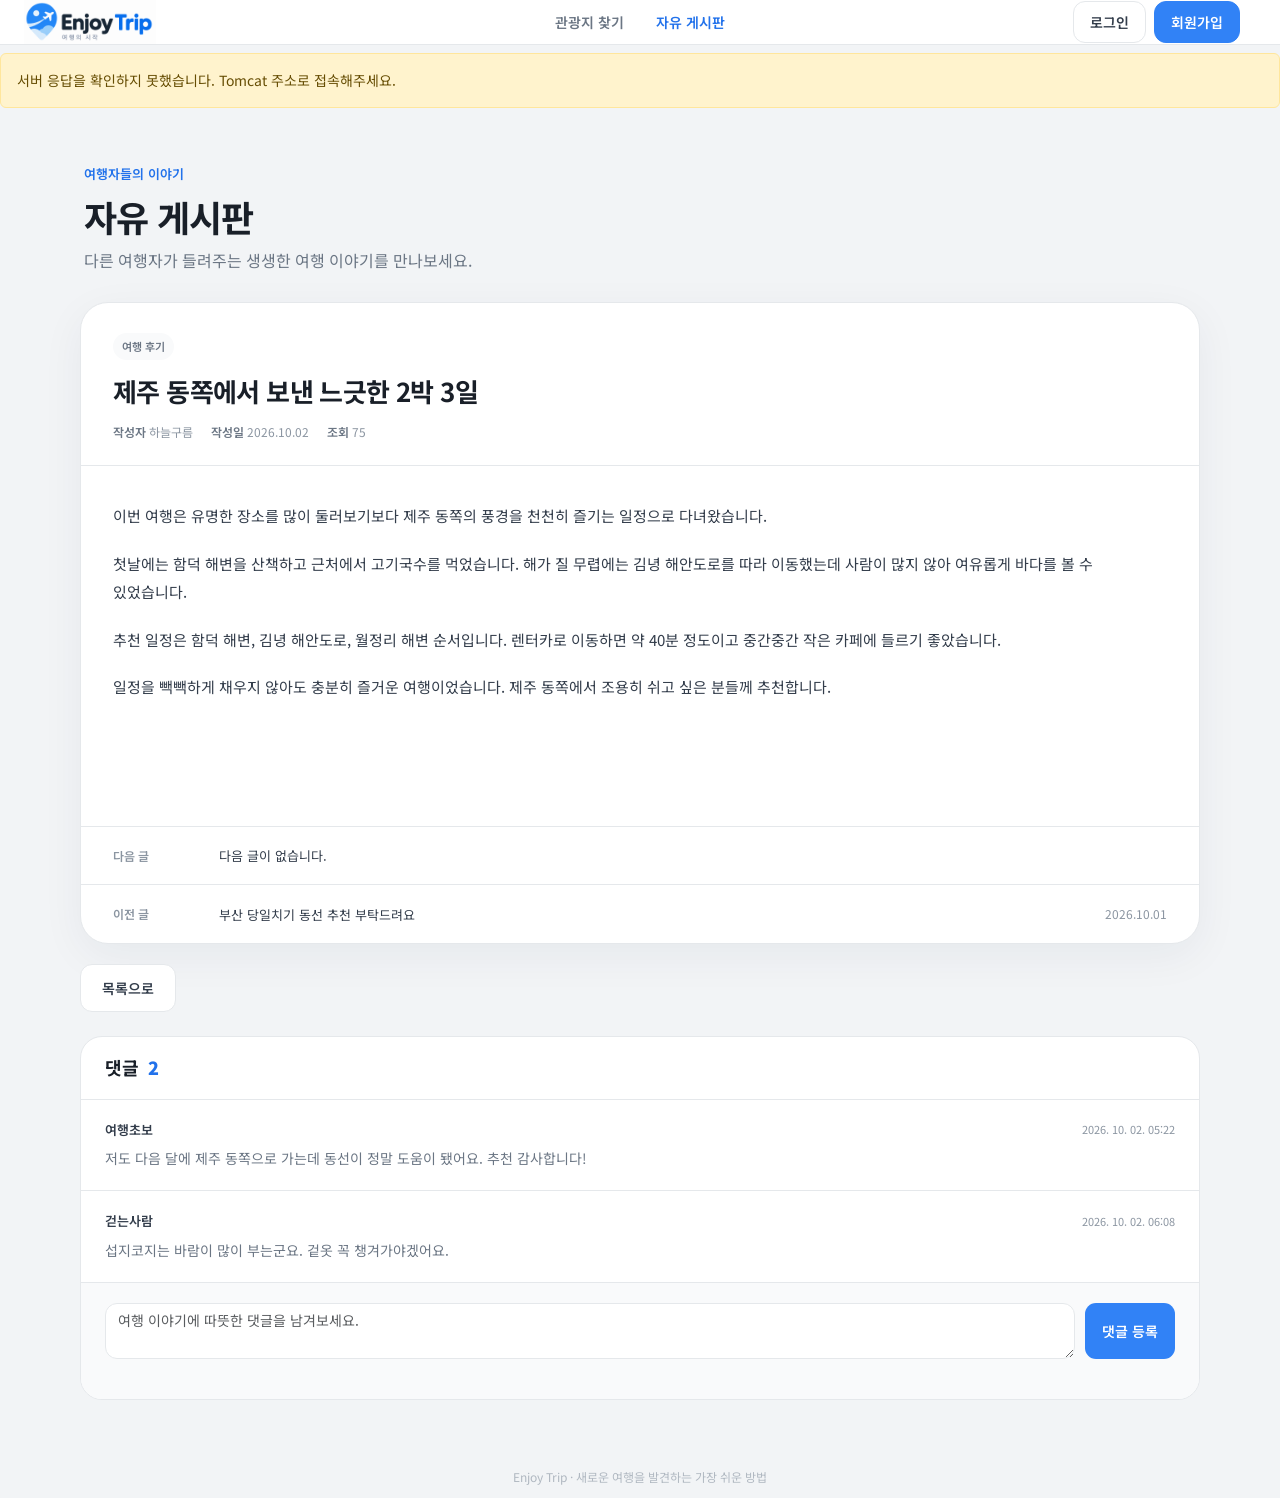
==== commit b1d13271: "feat: connect member forms and profile to session APIs" ====
--- a/Frontend/pages/free-board-detail.html
+++ b/Frontend/pages/free-board-detail.html
@@ -75,7 +75,7 @@
 
       await loadIncludes();
       initAuthModals();
-      initAuthState();
+      await initAuthState();
       initAuthForms();
       initFreeBoardDetail();
     </script>
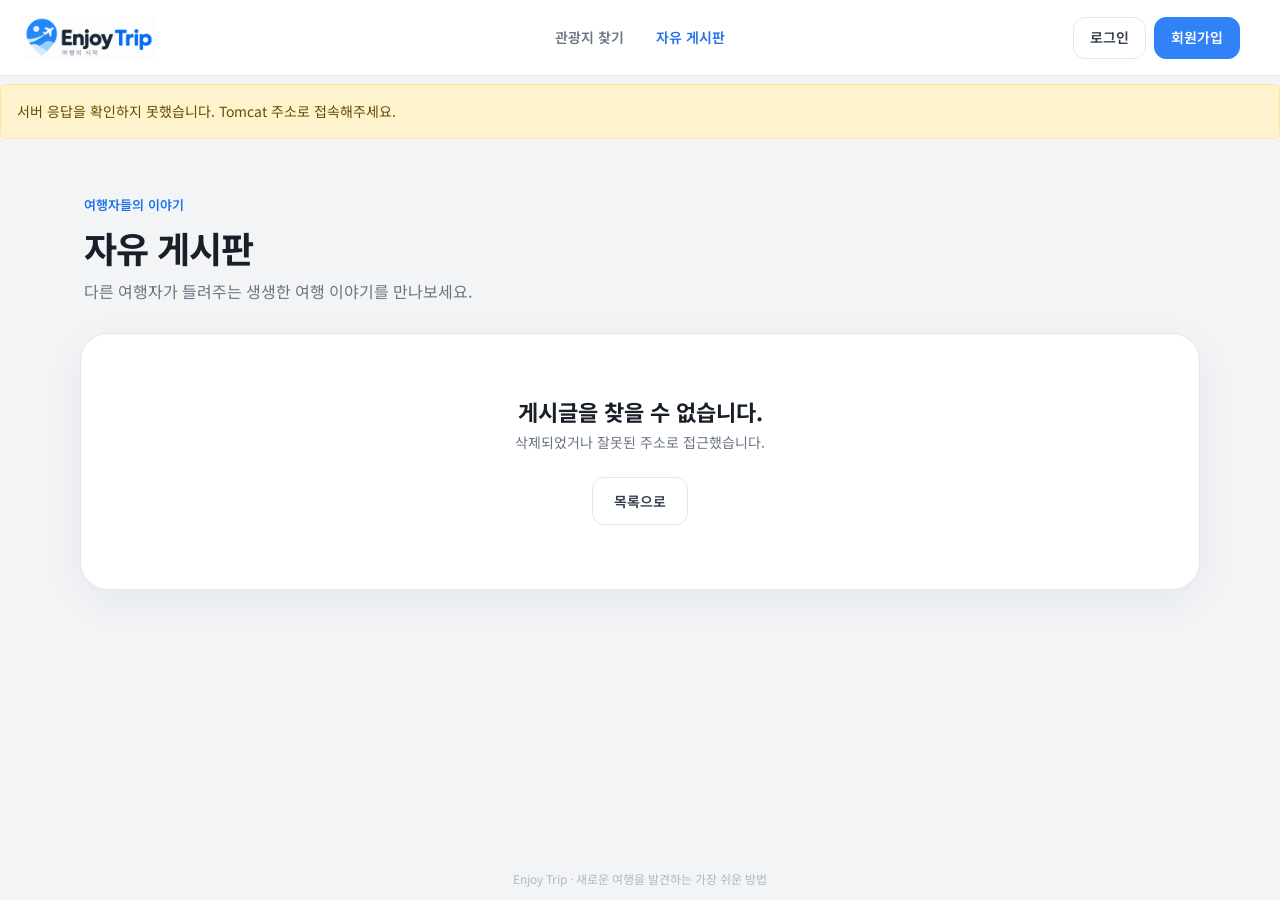
==== commit 662f7e6a: "feat: connect board screens to shared server data" ====
--- a/Frontend/pages/free-board-detail.html
+++ b/Frontend/pages/free-board-detail.html
@@ -41,8 +41,6 @@
         </header>
 
         <div class="post-detail-body" id="free-board-detail-body"></div>
-        <div class="post-image-gallery" id="free-board-images" hidden></div>
-        <nav class="post-detail-navigation" id="free-board-navigation" aria-label="이전 및 다음 게시글"></nav>
       </article>
 
       <div class="post-detail-actions" id="free-board-detail-actions">
@@ -53,16 +51,8 @@
         </div>
       </div>
 
-      <section class="comment-panel" id="free-board-comments" aria-labelledby="comment-title">
-        <header class="comment-header"><h2 id="comment-title">댓글 <strong id="comment-count">0</strong></h2></header>
-        <ul class="comment-list" id="comment-list"></ul>
-        <form class="comment-form" id="comment-form">
-          <label class="visually-hidden" for="comment-content">댓글 내용</label>
-          <textarea class="form-control" id="comment-content" name="comment" rows="2" maxlength="500" placeholder="여행 이야기에 따뜻한 댓글을 남겨보세요."></textarea>
-          <button class="board-search-button comment-submit-button" type="submit">댓글 등록</button>
-        </form>
-        <p class="board-form-message comment-message" id="comment-message" role="alert" aria-live="polite"></p>
-      </section>
+      <p class="board-form-message" id="board-detail-message" role="status" aria-live="polite"></p>
+      <button class="btn btn-outline-primary" id="board-detail-retry" type="button" hidden>다시 시도</button>
     </main>
 
     <div data-include="./footer.html"></div>
